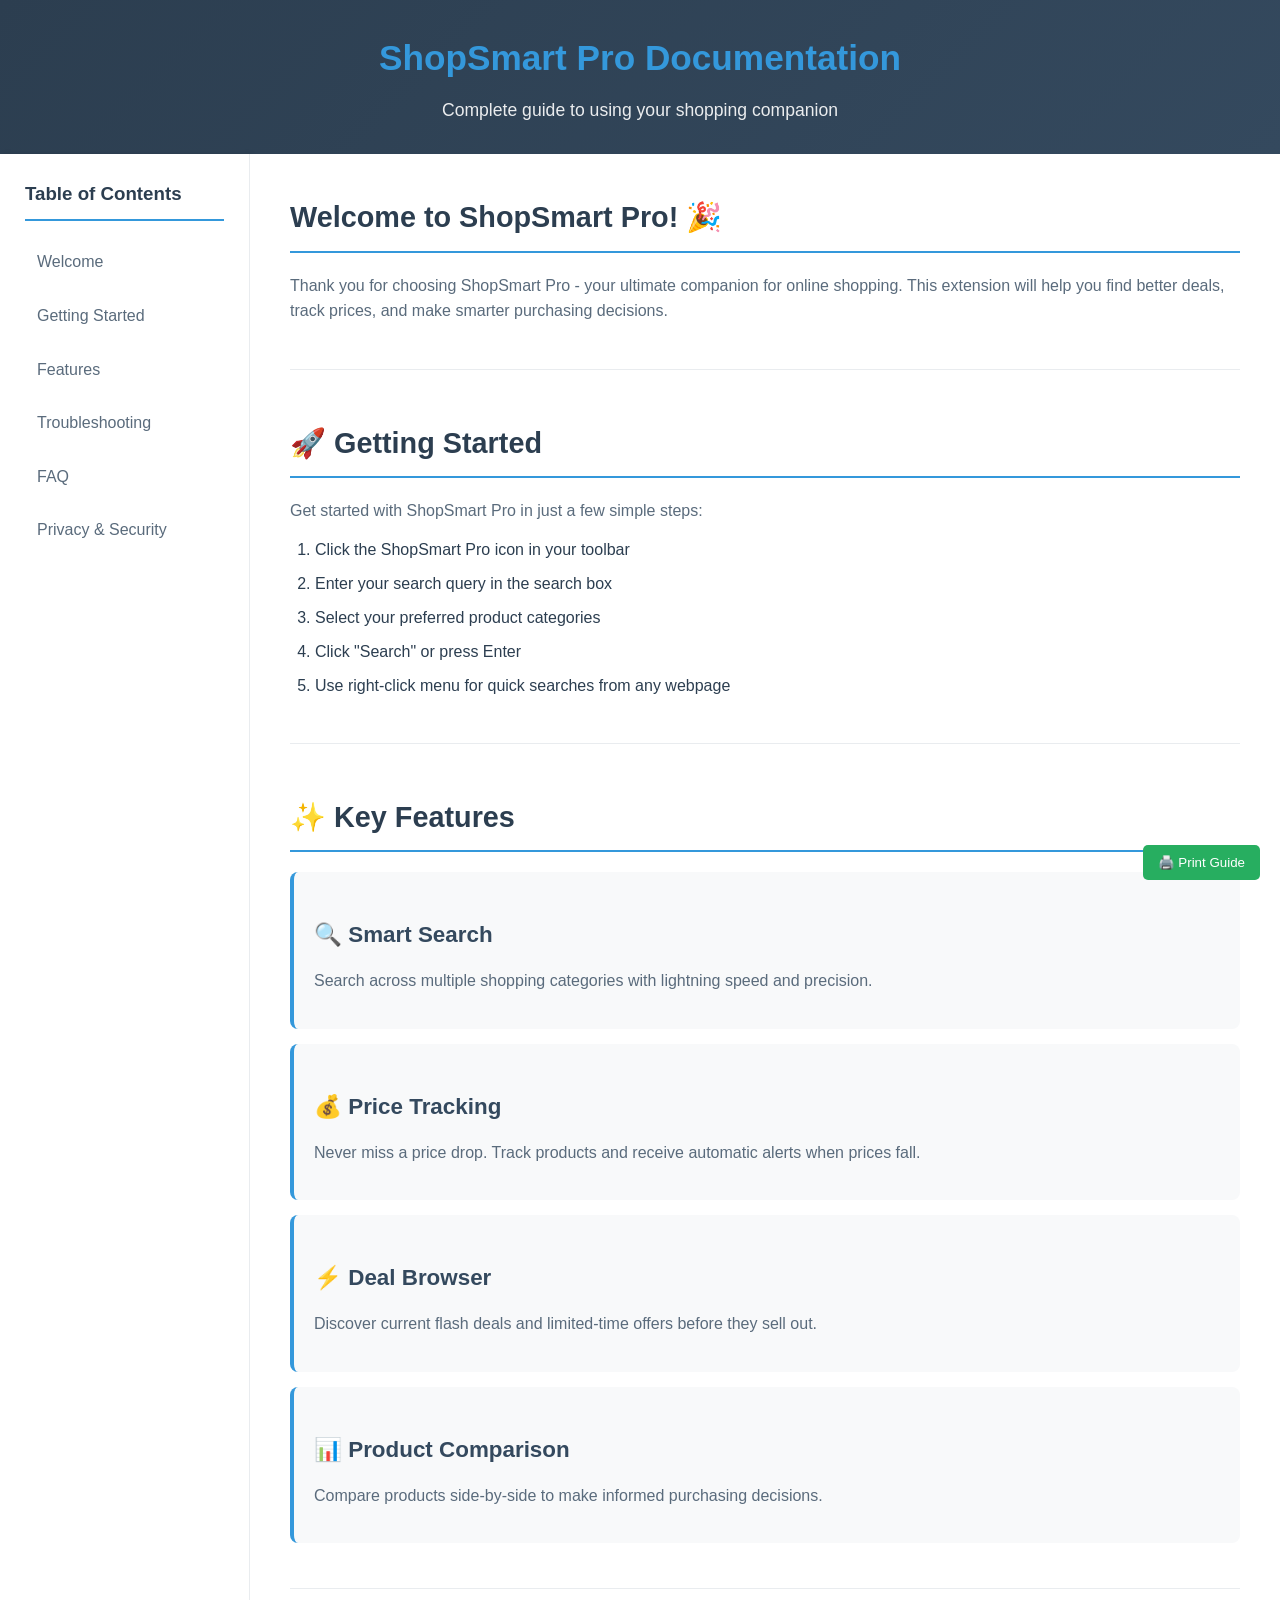
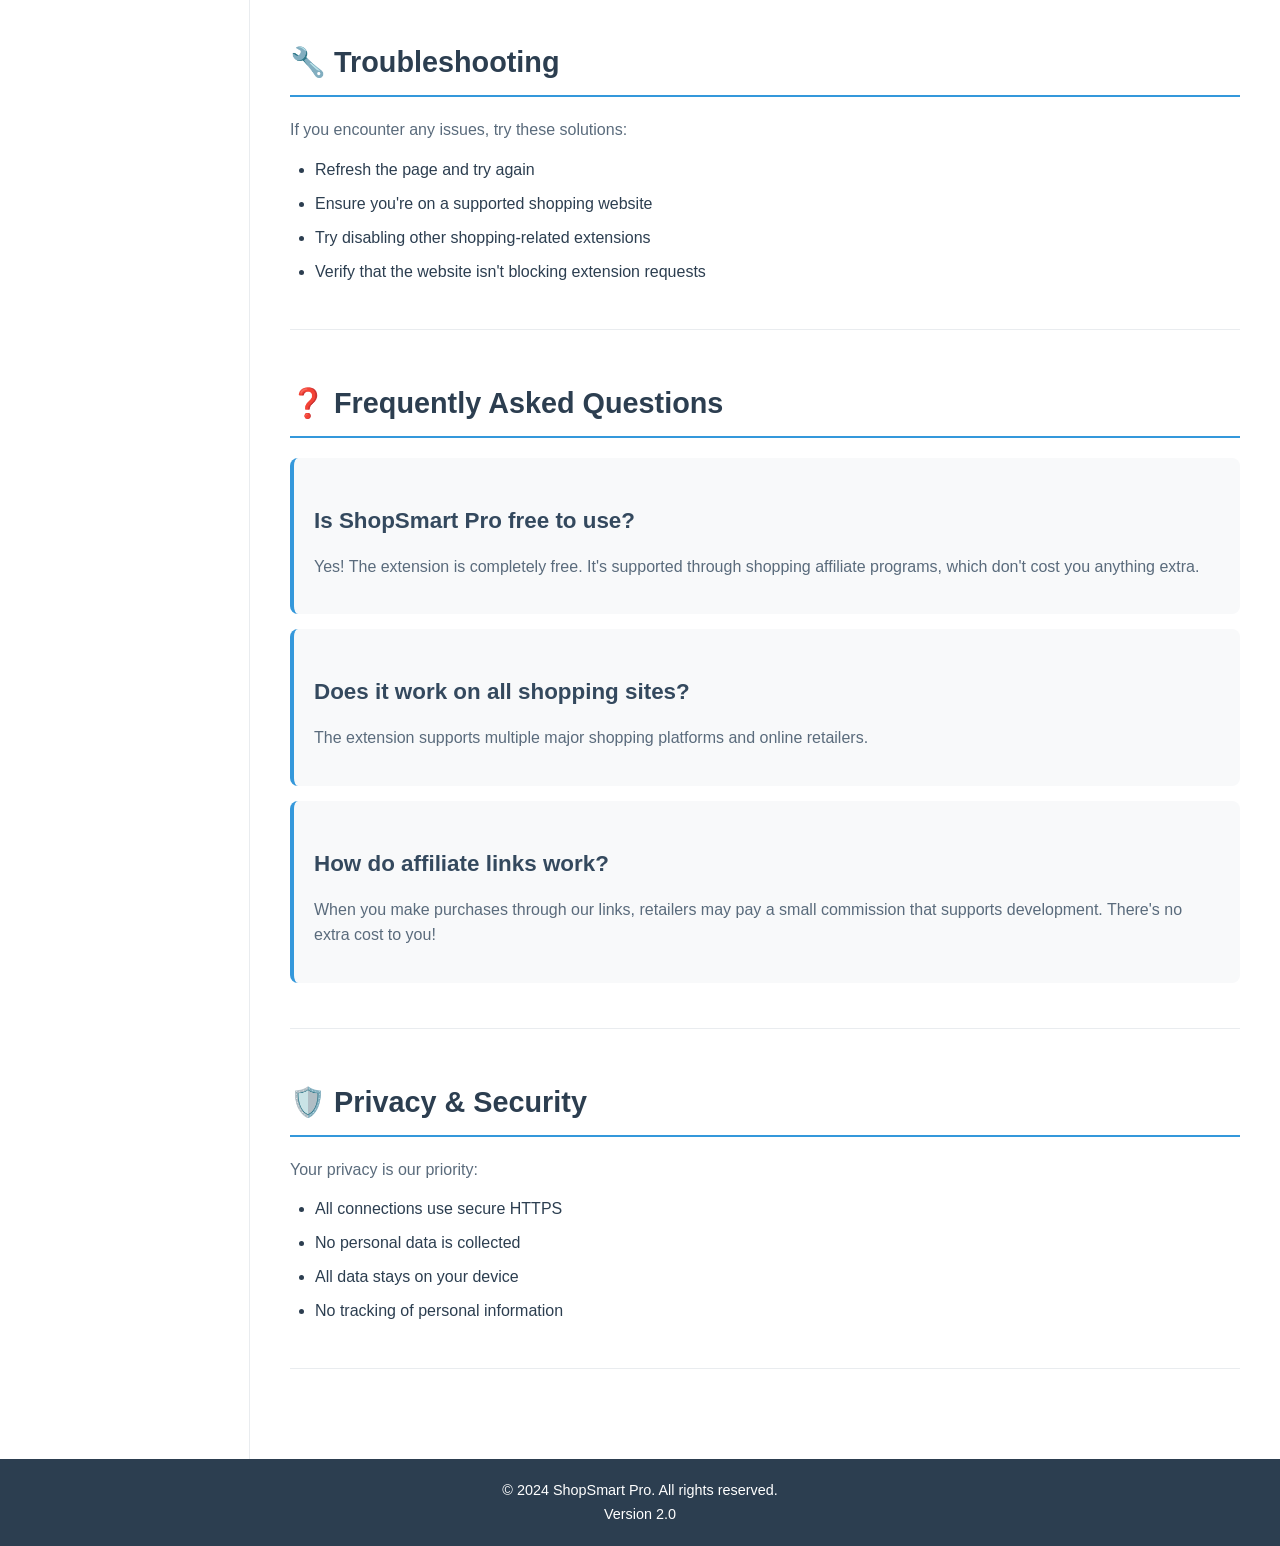
==== documentation.html @ d54f8735 "first commit shopSmartPro" ====
<!DOCTYPE html>
<html lang="en">
<head>
    <meta charset="UTF-8">
    <meta name="viewport" content="width=device-width, initial-scale=1.0">
    <title>ShopSmart Pro - Documentation</title>
    <link rel="stylesheet" href="documentation.css">
</head>
<body>
    <div class="container">
        <header class="header">
            <h1>ShopSmart Pro Documentation</h1>
            <p>Complete guide to using your shopping companion</p>
        </header>

        <nav class="sidebar">
            <h3>Table of Contents</h3>
            <ul>
                <li><a href="#welcome">Welcome</a></li>
                <li><a href="#getting-started">Getting Started</a></li>
                <li><a href="#features">Features</a></li>
                <li><a href="#troubleshooting">Troubleshooting</a></li>
                <li><a href="#faq">FAQ</a></li>
                <li><a href="#privacy">Privacy & Security</a></li>
            </ul>
        </nav>

        <main class="content">
            <section id="welcome">
                <h2>Welcome to ShopSmart Pro! 🎉</h2>
                <p>Thank you for choosing ShopSmart Pro - your ultimate companion for online shopping. This extension will help you find better deals, track prices, and make smarter purchasing decisions.</p>
            </section>

            <section id="getting-started">
                <h2>🚀 Getting Started</h2>
                <p>Get started with ShopSmart Pro in just a few simple steps:</p>
                <ol>
                    <li>Click the ShopSmart Pro icon in your toolbar</li>
                    <li>Enter your search query in the search box</li>
                    <li>Select your preferred product categories</li>
                    <li>Click "Search" or press Enter</li>
                    <li>Use right-click menu for quick searches from any webpage</li>
                </ol>
            </section>

            <section id="features">
                <h2>✨ Key Features</h2>
                
                <article>
                    <h3>🔍 Smart Search</h3>
                    <p>Search across multiple shopping categories with lightning speed and precision.</p>
                </article>

                <article>
                    <h3>💰 Price Tracking</h3>
                    <p>Never miss a price drop. Track products and receive automatic alerts when prices fall.</p>
                </article>

                <article>
                    <h3>⚡ Deal Browser</h3>
                    <p>Discover current flash deals and limited-time offers before they sell out.</p>
                </article>

                <article>
                    <h3>📊 Product Comparison</h3>
                    <p>Compare products side-by-side to make informed purchasing decisions.</p>
                </article>
            </section>

            <section id="troubleshooting">
                <h2>🔧 Troubleshooting</h2>
                <p>If you encounter any issues, try these solutions:</p>
                <ul>
                    <li>Refresh the page and try again</li>
                    <li>Ensure you're on a supported shopping website</li>
                    <li>Try disabling other shopping-related extensions</li>
                    <li>Verify that the website isn't blocking extension requests</li>
                </ul>
            </section>

            <section id="faq">
                <h2>❓ Frequently Asked Questions</h2>
                
                <article>
                    <h3>Is ShopSmart Pro free to use?</h3>
                    <p>Yes! The extension is completely free. It's supported through shopping affiliate programs, which don't cost you anything extra.</p>
                </article>

                <article>
                    <h3>Does it work on all shopping sites?</h3>
                    <p>The extension supports multiple major shopping platforms and online retailers.</p>
                </article>

                <article>
                    <h3>How do affiliate links work?</h3>
                    <p>When you make purchases through our links, retailers may pay a small commission that supports development. There's no extra cost to you!</p>
                </article>
            </section>

            <section id="privacy">
                <h2>🛡️ Privacy & Security</h2>
                <p>Your privacy is our priority:</p>
                <ul>
                    <li>All connections use secure HTTPS</li>
                    <li>No personal data is collected</li>
                    <li>All data stays on your device</li>
                    <li>No tracking of personal information</li>
                </ul>
            </section>
        </main>

        <footer class="footer">
            <p>© 2024 ShopSmart Pro. All rights reserved.</p>
            <p>Version 2.0</p>
        </footer>
    </div>

    <script src="documentation.js"></script>
</body>
</html>
---- documentation.css ----
* {
    margin: 0;
    padding: 0;
    box-sizing: border-box;
}

body {
    font-family: 'Segoe UI', Tahoma, Geneva, Verdana, sans-serif;
    line-height: 1.6;
    color: #2c3e50;
    background: linear-gradient(135deg, #f8f9fa 0%, #e9ecef 100%);
    min-height: 100vh;
}

.container {
    display: grid;
    grid-template-columns: 250px 1fr;
    grid-template-rows: auto 1fr auto;
    grid-template-areas: 
        "header header"
        "sidebar content"
        "footer footer";
    min-height: 100vh;
    max-width: 1400px;
    margin: 0 auto;
}

.header {
    grid-area: header;
    background: linear-gradient(135deg, #2c3e50 0%, #34495e 100%);
    color: white;
    padding: 30px;
    text-align: center;
}

.header h1 {
    font-size: 2.2rem;
    margin-bottom: 10px;
    color: #3498db;
}

.header p {
    font-size: 1.1rem;
    opacity: 0.9;
}

.sidebar {
    grid-area: sidebar;
    background: white;
    padding: 25px;
    border-right: 1px solid #e9ecef;
    box-shadow: 2px 0 5px rgba(0,0,0,0.1);
}

.sidebar h3 {
    color: #2c3e50;
    margin-bottom: 20px;
    padding-bottom: 10px;
    border-bottom: 2px solid #3498db;
}

.sidebar ul {
    list-style: none;
}

.sidebar li {
    margin: 12px 0;
}

.sidebar a {
    color: #5a6b7c;
    text-decoration: none;
    padding: 8px 12px;
    border-radius: 5px;
    display: block;
    transition: all 0.3s ease;
}

.sidebar a:hover {
    color: #3498db;
    background: #f8f9fa;
    transform: translateX(5px);
}

.content {
    grid-area: content;
    padding: 40px;
    background: white;
    overflow-y: auto;
}

.content section {
    margin-bottom: 50px;
    padding-bottom: 30px;
    border-bottom: 1px solid #e9ecef;
}

.content h2 {
    color: #2c3e50;
    margin-bottom: 20px;
    font-size: 1.8rem;
    padding-bottom: 10px;
    border-bottom: 2px solid #3498db;
}

.content h3 {
    color: #34495e;
    margin: 25px 0 15px 0;
    font-size: 1.4rem;
}

.content p {
    margin-bottom: 15px;
    line-height: 1.6;
    color: #5a6b7c;
}

.content ol, .content ul {
    margin: 15px 0;
    padding-left: 25px;
}

.content li {
    margin: 10px 0;
    line-height: 1.5;
}

.content article {
    background: #f8f9fa;
    padding: 20px;
    border-radius: 8px;
    margin: 15px 0;
    border-left: 4px solid #3498db;
}

.footer {
    grid-area: footer;
    background: #2c3e50;
    color: white;
    text-align: center;
    padding: 20px;
    font-size: 0.9rem;
}

/* Code blocks and technical content */
code {
    background: #f8f9fa;
    padding: 2px 6px;
    border-radius: 3px;
    font-family: 'Courier New', monospace;
    color: #e74c3c;
}

pre {
    background: #2c3e50;
    color: #ecf0f1;
    padding: 15px;
    border-radius: 5px;
    overflow-x: auto;
    margin: 15px 0;
}

/* Responsive Design */
@media (max-width: 968px) {
    .container {
        grid-template-columns: 1fr;
        grid-template-areas: 
            "header"
            "sidebar"
            "content"
            "footer";
    }
    
    .sidebar {
        border-right: none;
        border-bottom: 1px solid #e9ecef;
    }
}

@media (max-width: 768px) {
    .header {
        padding: 20px;
    }
    
    .header h1 {
        font-size: 1.8rem;
    }
    
    .content {
        padding: 25px;
    }
    
    .sidebar {
        padding: 20px;
    }
}

@media (max-width: 480px) {
    .header {
        padding: 15px;
    }
    
    .header h1 {
        font-size: 1.5rem;
    }
    
    .content {
        padding: 15px;
    }
    
    .content h2 {
        font-size: 1.5rem;
    }
    
    .content h3 {
        font-size: 1.2rem;
    }
}
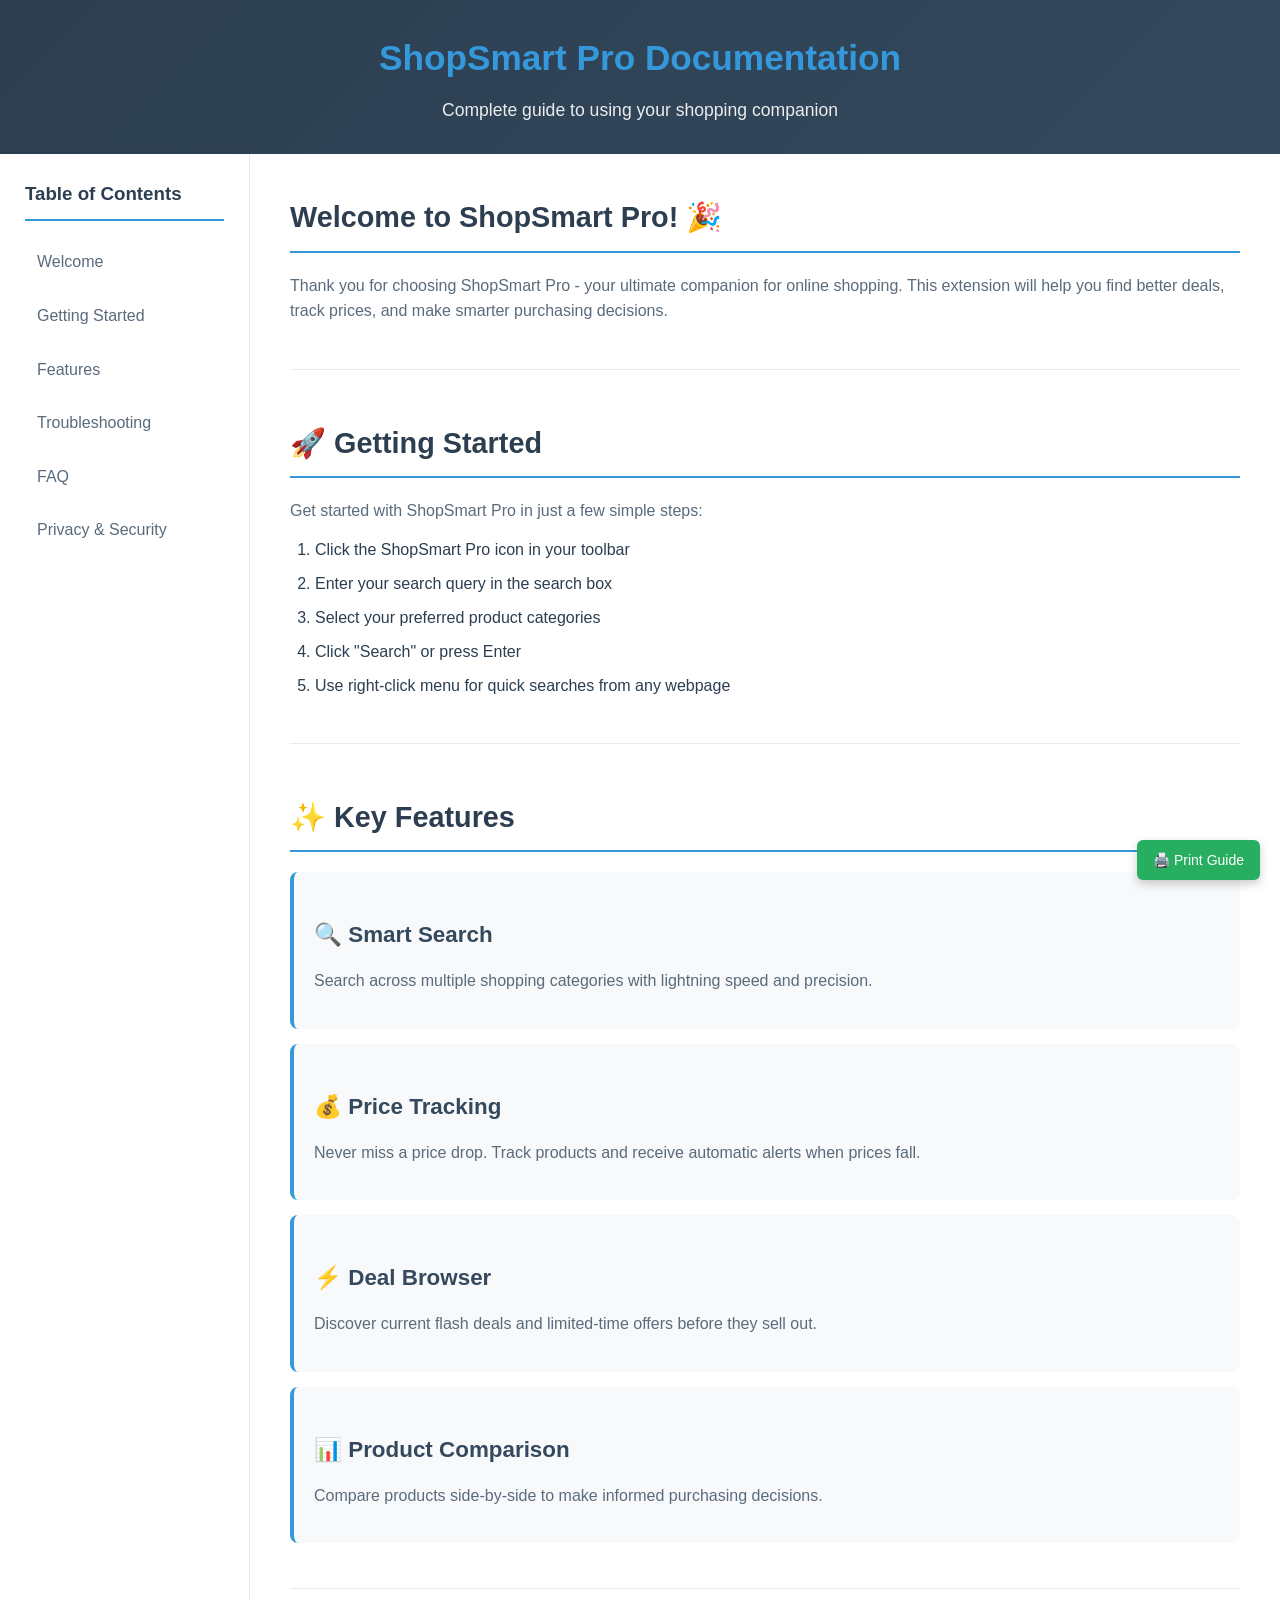
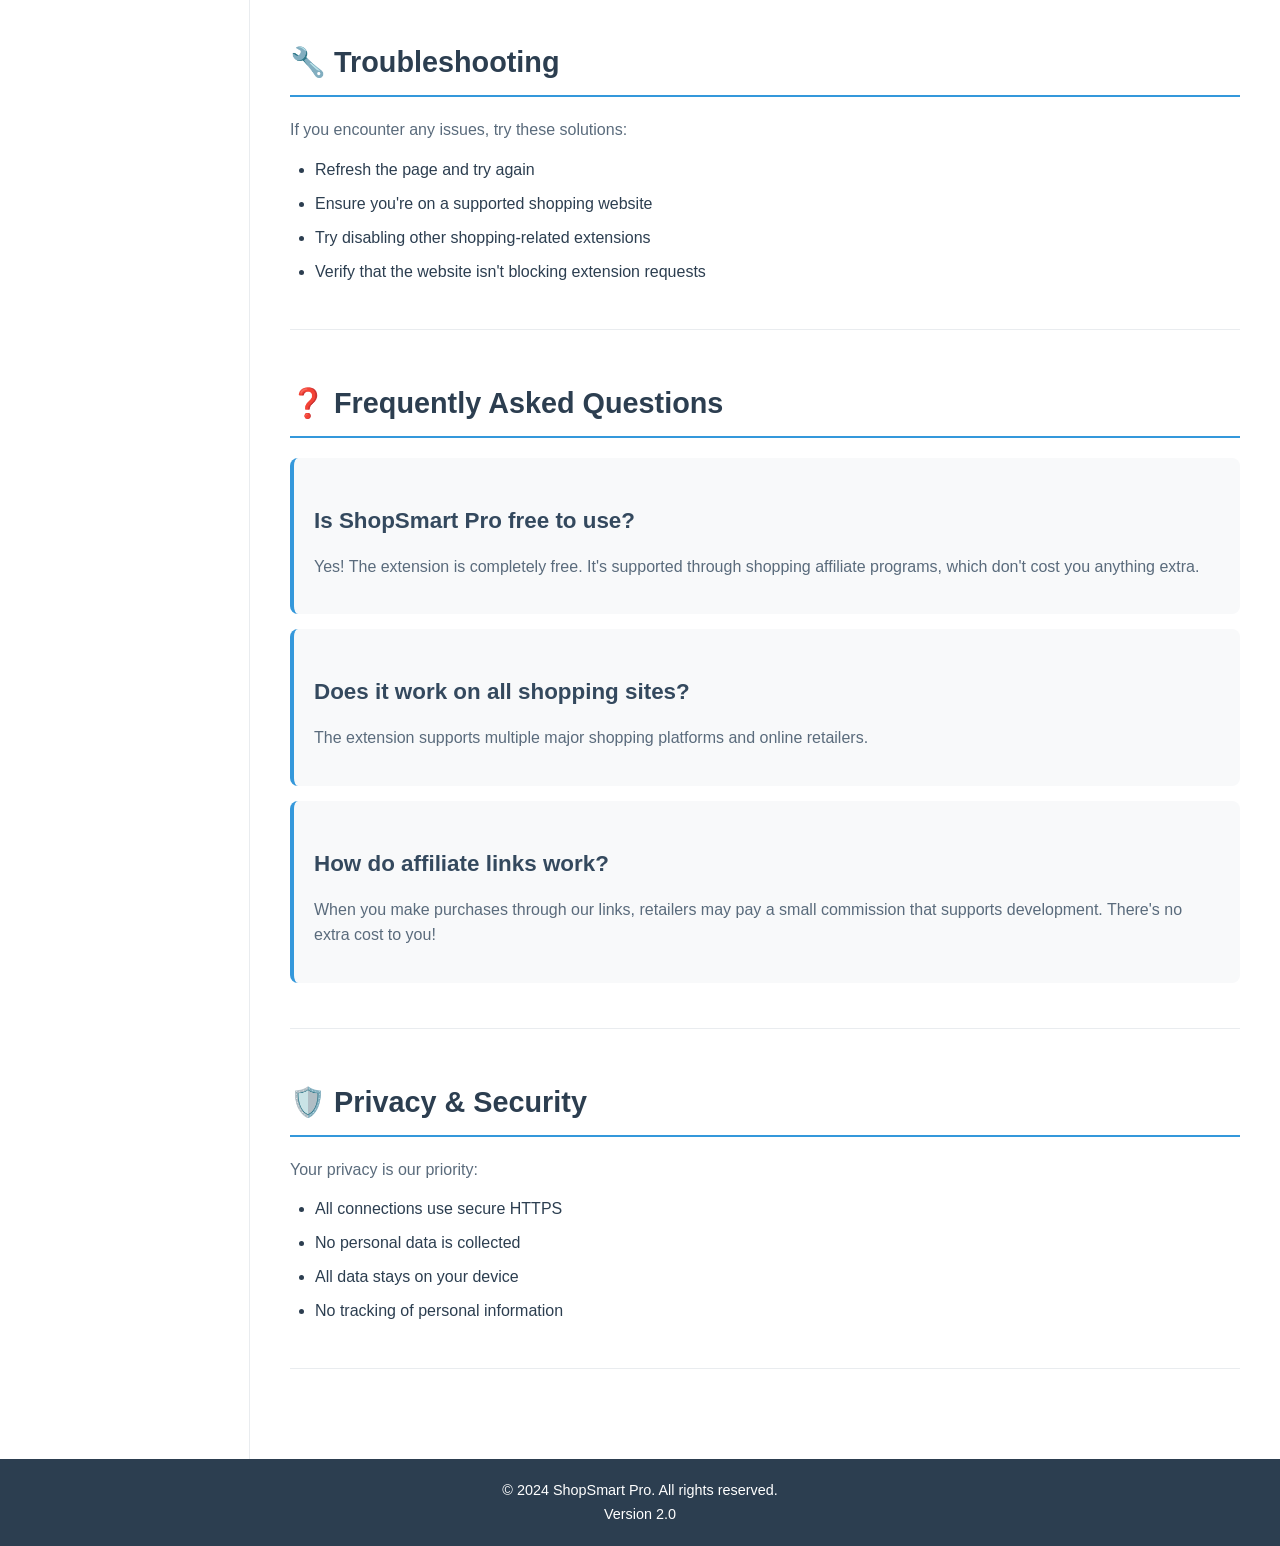
==== commit bdf14a28: "Fixed documentations css mobile freindly dark mode" ====
--- a/documentation.html
+++ b/documentation.html
@@ -6,7 +6,7 @@
     <title>ShopSmart Pro - Documentation</title>
     <link rel="stylesheet" href="documentation.css">
 </head>
-<body>
+<body class="light-mode">
     <div class="container">
         <header class="header">
             <h1>ShopSmart Pro Documentation</h1>
--- a/documentation.css
+++ b/documentation.css
@@ -1,3 +1,5 @@
+/* documentation.css - Mobile-Friendly + Dark Mode */
+
 * {
     margin: 0;
     padding: 0;
@@ -10,8 +12,15 @@
     color: #2c3e50;
     background: linear-gradient(135deg, #f8f9fa 0%, #e9ecef 100%);
     min-height: 100vh;
-}
-
+    transition: background 0.3s ease, color 0.3s ease;
+}
+
+body.dark-mode {
+    color: #ecf0f1;
+    background: linear-gradient(135deg, #1a1a2e 0%, #16213e 100%);
+}
+
+/* ✅ Fixed: Was .doc-container, now matches HTML */
 .container {
     display: grid;
     grid-template-columns: 250px 1fr;
@@ -33,6 +42,10 @@
     text-align: center;
 }
 
+body.dark-mode .header {
+    background: linear-gradient(135deg, #16213e 0%, #0f3460 100%);
+}
+
 .header h1 {
     font-size: 2.2rem;
     margin-bottom: 10px;
@@ -52,11 +65,22 @@
     box-shadow: 2px 0 5px rgba(0,0,0,0.1);
 }
 
+body.dark-mode .sidebar {
+    background: #1e1e1e;
+    border-right-color: #333;
+    box-shadow: 2px 0 5px rgba(0,0,0,0.3);
+}
+
 .sidebar h3 {
     color: #2c3e50;
     margin-bottom: 20px;
     padding-bottom: 10px;
     border-bottom: 2px solid #3498db;
+}
+
+body.dark-mode .sidebar h3 {
+    color: #ecf0f1;
+    border-bottom-color: #3498db;
 }
 
 .sidebar ul {
@@ -76,10 +100,19 @@
     transition: all 0.3s ease;
 }
 
+body.dark-mode .sidebar a {
+    color: #bdc3c7;
+}
+
 .sidebar a:hover {
     color: #3498db;
     background: #f8f9fa;
     transform: translateX(5px);
+}
+
+body.dark-mode .sidebar a:hover {
+    color: #3498db;
+    background: #2d2d2d;
 }
 
 .content {
@@ -89,10 +122,18 @@
     overflow-y: auto;
 }
 
+body.dark-mode .content {
+    background: #1e1e1e;
+}
+
 .content section {
     margin-bottom: 50px;
     padding-bottom: 30px;
     border-bottom: 1px solid #e9ecef;
+}
+
+body.dark-mode .content section {
+    border-bottom-color: #333;
 }
 
 .content h2 {
@@ -103,16 +144,29 @@
     border-bottom: 2px solid #3498db;
 }
 
+body.dark-mode .content h2 {
+    color: #ecf0f1;
+    border-bottom-color: #3498db;
+}
+
 .content h3 {
     color: #34495e;
     margin: 25px 0 15px 0;
     font-size: 1.4rem;
 }
 
+body.dark-mode .content h3 {
+    color: #bdc3c7;
+}
+
 .content p {
     margin-bottom: 15px;
     line-height: 1.6;
     color: #5a6b7c;
+}
+
+body.dark-mode .content p {
+    color: #ccc;
 }
 
 .content ol, .content ul {
@@ -133,6 +187,42 @@
     border-left: 4px solid #3498db;
 }
 
+body.dark-mode .content article {
+    background: #2d2d2d;
+    border-left-color: #3498db;
+}
+
+/* Code Blocks */
+code {
+    background: #f8f9fa;
+    padding: 2px 6px;
+    border-radius: 3px;
+    font-family: 'Courier New', monospace;
+    color: #e74c3c;
+    font-size: 0.9em;
+}
+
+body.dark-mode code {
+    background: #333;
+    color: #e74c3c;
+}
+
+pre {
+    background: #2c3e50;
+    color: #ecf0f1;
+    padding: 15px;
+    border-radius: 5px;
+    overflow-x: auto;
+    margin: 15px 0;
+    font-size: 0.9em;
+}
+
+body.dark-mode pre {
+    background: #1a1a2e;
+    border: 1px solid #333;
+}
+
+/* Footer */
 .footer {
     grid-area: footer;
     background: #2c3e50;
@@ -142,22 +232,8 @@
     font-size: 0.9rem;
 }
 
-/* Code blocks and technical content */
-code {
-    background: #f8f9fa;
-    padding: 2px 6px;
-    border-radius: 3px;
-    font-family: 'Courier New', monospace;
-    color: #e74c3c;
-}
-
-pre {
-    background: #2c3e50;
-    color: #ecf0f1;
-    padding: 15px;
-    border-radius: 5px;
-    overflow-x: auto;
-    margin: 15px 0;
+body.dark-mode .footer {
+    background: #16213e;
 }
 
 /* Responsive Design */
@@ -175,6 +251,10 @@
         border-right: none;
         border-bottom: 1px solid #e9ecef;
     }
+
+    body.dark-mode .sidebar {
+        border-bottom-color: #333;
+    }
 }
 
 @media (max-width: 768px) {
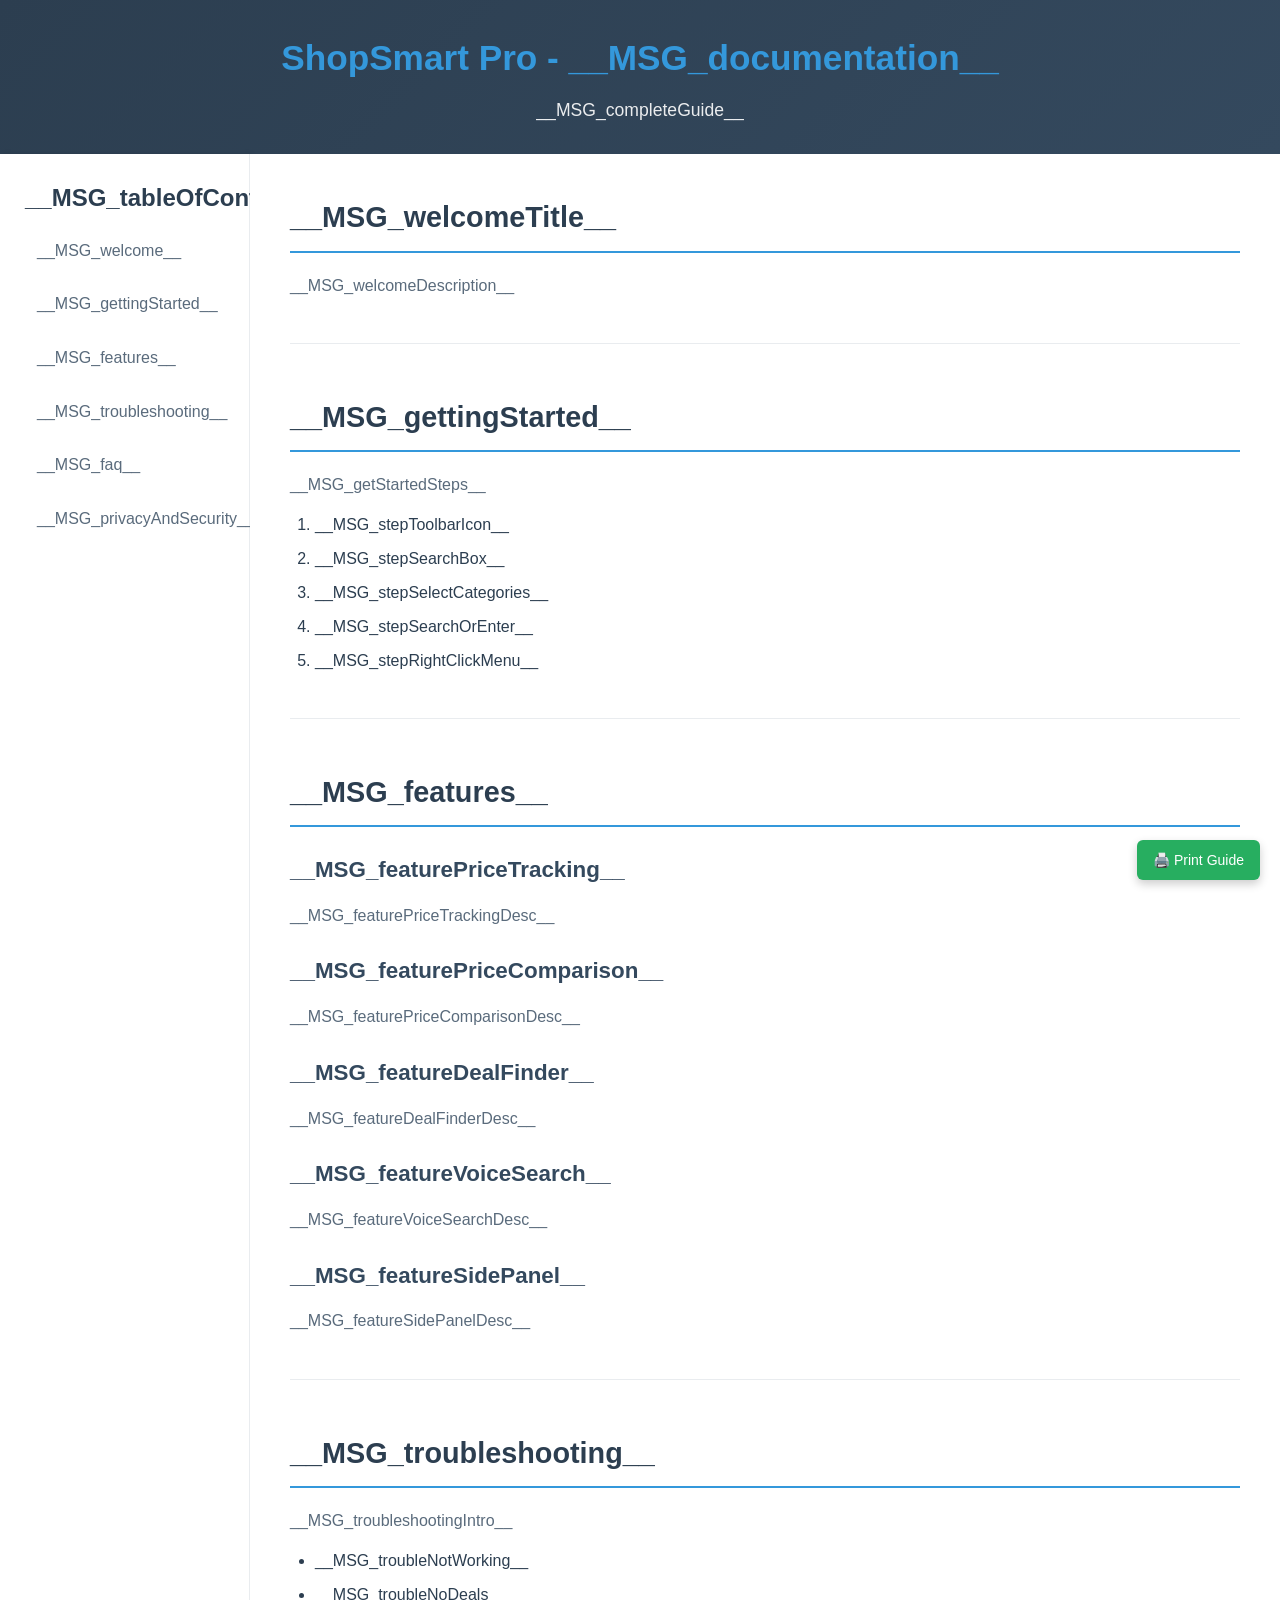
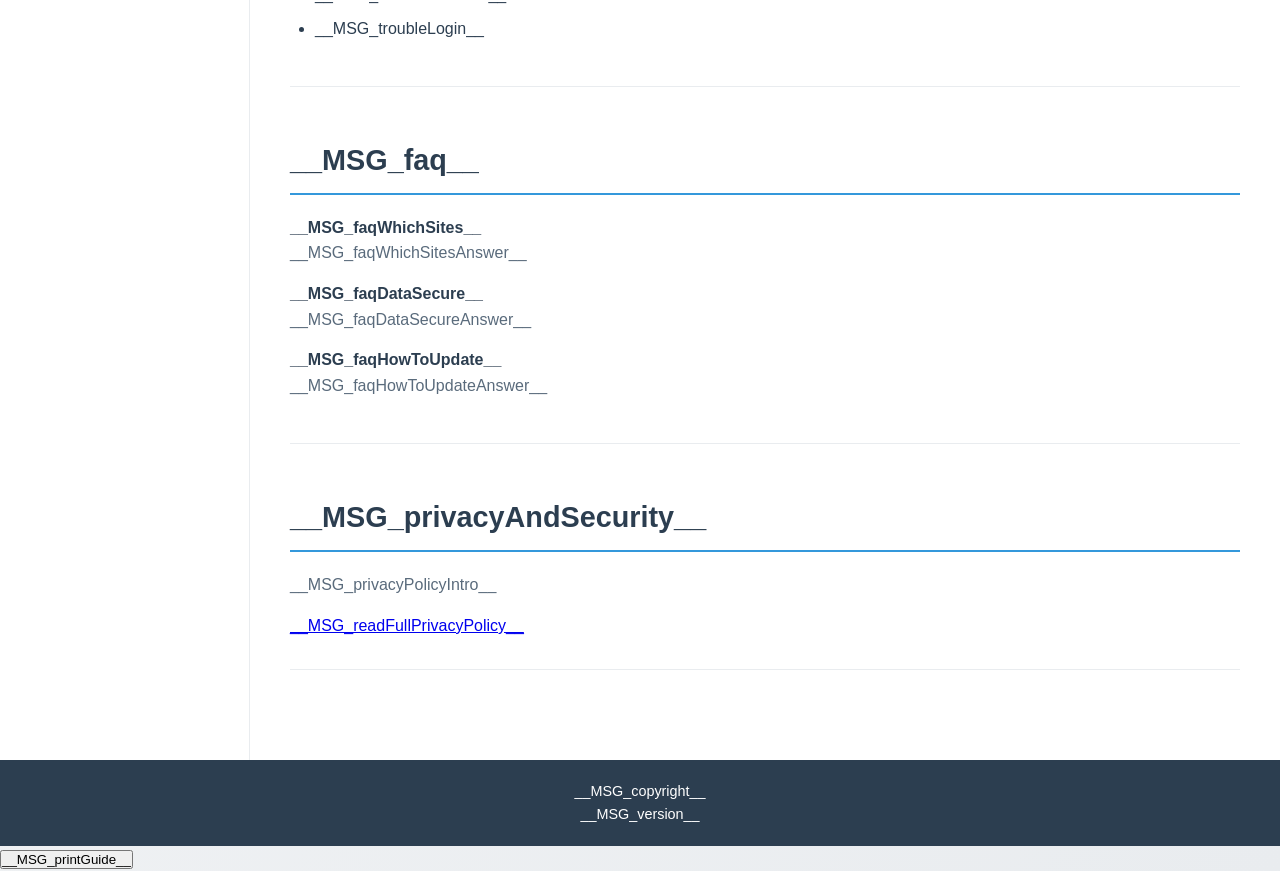
==== commit 703b6251: "Checkpoint from VS Code for coding agent session" ====
--- a/documentation.html
+++ b/documentation.html
@@ -3,118 +3,111 @@
 <head>
     <meta charset="UTF-8">
     <meta name="viewport" content="width=device-width, initial-scale=1.0">
-    <title>ShopSmart Pro - Documentation</title>
+    <title>__MSG_extensionName__ - __MSG_documentation__</title>
     <link rel="stylesheet" href="documentation.css">
 </head>
 <body class="light-mode">
     <div class="container">
         <header class="header">
-            <h1>ShopSmart Pro Documentation</h1>
-            <p>Complete guide to using your shopping companion</p>
+            <h1>ShopSmart Pro - <span data-i18n="documentation">__MSG_documentation__</span></h1>
+            <p data-i18n="completeGuide">__MSG_completeGuide__</p>
         </header>
 
         <nav class="sidebar">
-            <h3>Table of Contents</h3>
+            <h2 data-i18n="tableOfContents">__MSG_tableOfContents__</h2>
             <ul>
-                <li><a href="#welcome">Welcome</a></li>
-                <li><a href="#getting-started">Getting Started</a></li>
-                <li><a href="#features">Features</a></li>
-                <li><a href="#troubleshooting">Troubleshooting</a></li>
-                <li><a href="#faq">FAQ</a></li>
-                <li><a href="#privacy">Privacy & Security</a></li>
+                <li><a href="#welcome" data-i18n="welcome">__MSG_welcome__</a></li>
+                <li><a href="#getting-started" data-i18n="gettingStarted">__MSG_gettingStarted__</a></li>
+                <li><a href="#features" data-i18n="features">__MSG_features__</a></li>
+                <li><a href="#troubleshooting" data-i18n="troubleshooting">__MSG_troubleshooting__</a></li>
+                <li><a href="#faq" data-i18n="faq">__MSG_faq__</a></li>
+                <li><a href="#privacy" data-i18n="privacyAndSecurity">__MSG_privacyAndSecurity__</a></li>
             </ul>
         </nav>
 
         <main class="content">
             <section id="welcome">
-                <h2>Welcome to ShopSmart Pro! 🎉</h2>
-                <p>Thank you for choosing ShopSmart Pro - your ultimate companion for online shopping. This extension will help you find better deals, track prices, and make smarter purchasing decisions.</p>
+                <h2 data-i18n="welcomeTitle">__MSG_welcomeTitle__</h2>
+                <p data-i18n="welcomeDescription">__MSG_welcomeDescription__</p>
             </section>
 
             <section id="getting-started">
-                <h2>🚀 Getting Started</h2>
-                <p>Get started with ShopSmart Pro in just a few simple steps:</p>
+                <h2><i class="fas fa-rocket"></i> <span data-i18n="gettingStarted">__MSG_gettingStarted__</span></h2>
+                <p data-i18n="getStartedSteps">__MSG_getStartedSteps__</p>
                 <ol>
-                    <li>Click the ShopSmart Pro icon in your toolbar</li>
-                    <li>Enter your search query in the search box</li>
-                    <li>Select your preferred product categories</li>
-                    <li>Click "Search" or press Enter</li>
-                    <li>Use right-click menu for quick searches from any webpage</li>
+                    <li data-i18n="stepToolbarIcon">__MSG_stepToolbarIcon__</li>
+                    <li data-i18n="stepSearchBox">__MSG_stepSearchBox__</li>
+                    <li data-i18n="stepSelectCategories">__MSG_stepSelectCategories__</li>
+                    <li data-i18n="stepSearchOrEnter">__MSG_stepSearchOrEnter__</li>
+                    <li data-i18n="stepRightClickMenu">__MSG_stepRightClickMenu__</li>
                 </ol>
             </section>
 
             <section id="features">
-                <h2>✨ Key Features</h2>
-                
-                <article>
-                    <h3>🔍 Smart Search</h3>
-                    <p>Search across multiple shopping categories with lightning speed and precision.</p>
-                </article>
-
-                <article>
-                    <h3>💰 Price Tracking</h3>
-                    <p>Never miss a price drop. Track products and receive automatic alerts when prices fall.</p>
-                </article>
-
-                <article>
-                    <h3>⚡ Deal Browser</h3>
-                    <p>Discover current flash deals and limited-time offers before they sell out.</p>
-                </article>
-
-                <article>
-                    <h3>📊 Product Comparison</h3>
-                    <p>Compare products side-by-side to make informed purchasing decisions.</p>
-                </article>
+                <h2 data-i18n="features">__MSG_features__</h2>
+                <div class="feature">
+                    <h3 data-i18n="featurePriceTracking">__MSG_featurePriceTracking__</h3>
+                    <p data-i18n="featurePriceTrackingDesc">__MSG_featurePriceTrackingDesc__</p>
+                </div>
+                <div class="feature">
+                    <h3 data-i18n="featurePriceComparison">__MSG_featurePriceComparison__</h3>
+                    <p data-i18n="featurePriceComparisonDesc">__MSG_featurePriceComparisonDesc__</p>
+                </div>
+                <div class="feature">
+                    <h3 data-i18n="featureDealFinder">__MSG_featureDealFinder__</h3>
+                    <p data-i18n="featureDealFinderDesc">__MSG_featureDealFinderDesc__</p>
+                </div>
+                <div class="feature">
+                    <h3 data-i18n="featureVoiceSearch">__MSG_featureVoiceSearch__</h3>
+                    <p data-i18n="featureVoiceSearchDesc">__MSG_featureVoiceSearchDesc__</p>
+                </div>
+                <div class="feature">
+                    <h3 data-i18n="featureSidePanel">__MSG_featureSidePanel__</h3>
+                    <p data-i18n="featureSidePanelDesc">__MSG_featureSidePanelDesc__</p>
+                </div>
             </section>
 
             <section id="troubleshooting">
-                <h2>🔧 Troubleshooting</h2>
-                <p>If you encounter any issues, try these solutions:</p>
+                <h2 data-i18n="troubleshooting">__MSG_troubleshooting__</h2>
+                <p data-i18n="troubleshootingIntro">__MSG_troubleshootingIntro__</p>
                 <ul>
-                    <li>Refresh the page and try again</li>
-                    <li>Ensure you're on a supported shopping website</li>
-                    <li>Try disabling other shopping-related extensions</li>
-                    <li>Verify that the website isn't blocking extension requests</li>
+                    <li data-i18n="troubleNotWorking">__MSG_troubleNotWorking__</li>
+                    <li data-i18n="troubleNoDeals">__MSG_troubleNoDeals__</li>
+                    <li data-i18n="troubleLogin">__MSG_troubleLogin__</li>
                 </ul>
             </section>
 
             <section id="faq">
-                <h2>❓ Frequently Asked Questions</h2>
-                
-                <article>
-                    <h3>Is ShopSmart Pro free to use?</h3>
-                    <p>Yes! The extension is completely free. It's supported through shopping affiliate programs, which don't cost you anything extra.</p>
-                </article>
-
-                <article>
-                    <h3>Does it work on all shopping sites?</h3>
-                    <p>The extension supports multiple major shopping platforms and online retailers.</p>
-                </article>
-
-                <article>
-                    <h3>How do affiliate links work?</h3>
-                    <p>When you make purchases through our links, retailers may pay a small commission that supports development. There's no extra cost to you!</p>
-                </article>
+                <h2 data-i18n="faq">__MSG_faq__</h2>
+                <div class="faq-item">
+                    <h4 data-i18n="faqWhichSites">__MSG_faqWhichSites__</h4>
+                    <p data-i18n="faqWhichSitesAnswer">__MSG_faqWhichSitesAnswer__</p>
+                </div>
+                <div class="faq-item">
+                    <h4 data-i18n="faqDataSecure">__MSG_faqDataSecure__</h4>
+                    <p data-i18n="faqDataSecureAnswer">__MSG_faqDataSecureAnswer__</p>
+                </div>
+                <div class="faq-item">
+                    <h4 data-i18n="faqHowToUpdate">__MSG_faqHowToUpdate__</h4>
+                    <p data-i18n="faqHowToUpdateAnswer">__MSG_faqHowToUpdateAnswer__</p>
+                </div>
             </section>
 
             <section id="privacy">
-                <h2>🛡️ Privacy & Security</h2>
-                <p>Your privacy is our priority:</p>
-                <ul>
-                    <li>All connections use secure HTTPS</li>
-                    <li>No personal data is collected</li>
-                    <li>All data stays on your device</li>
-                    <li>No tracking of personal information</li>
-                </ul>
+                <h2 data-i18n="privacyAndSecurity">__MSG_privacyAndSecurity__</h2>
+                <p data-i18n="privacyPolicyIntro">__MSG_privacyPolicyIntro__</p>
+                <a href="privacy.html" target="_blank" data-i18n="readFullPrivacyPolicy">__MSG_readFullPrivacyPolicy__</a>
             </section>
         </main>
 
         <footer class="footer">
-            <p>© 2024 ShopSmart Pro. All rights reserved.</p>
-            <p>Version 2.0</p>
+            <p>__MSG_copyright__</p>
+            <p>__MSG_version__</p>
         </footer>
     </div>
 
+    <button id="print-button" data-i18n="printGuide">__MSG_printGuide__</button>
     <script src="documentation.js"></script>
+    <script src="documentation-i18n.js"></script>
 </body>
 </html>
